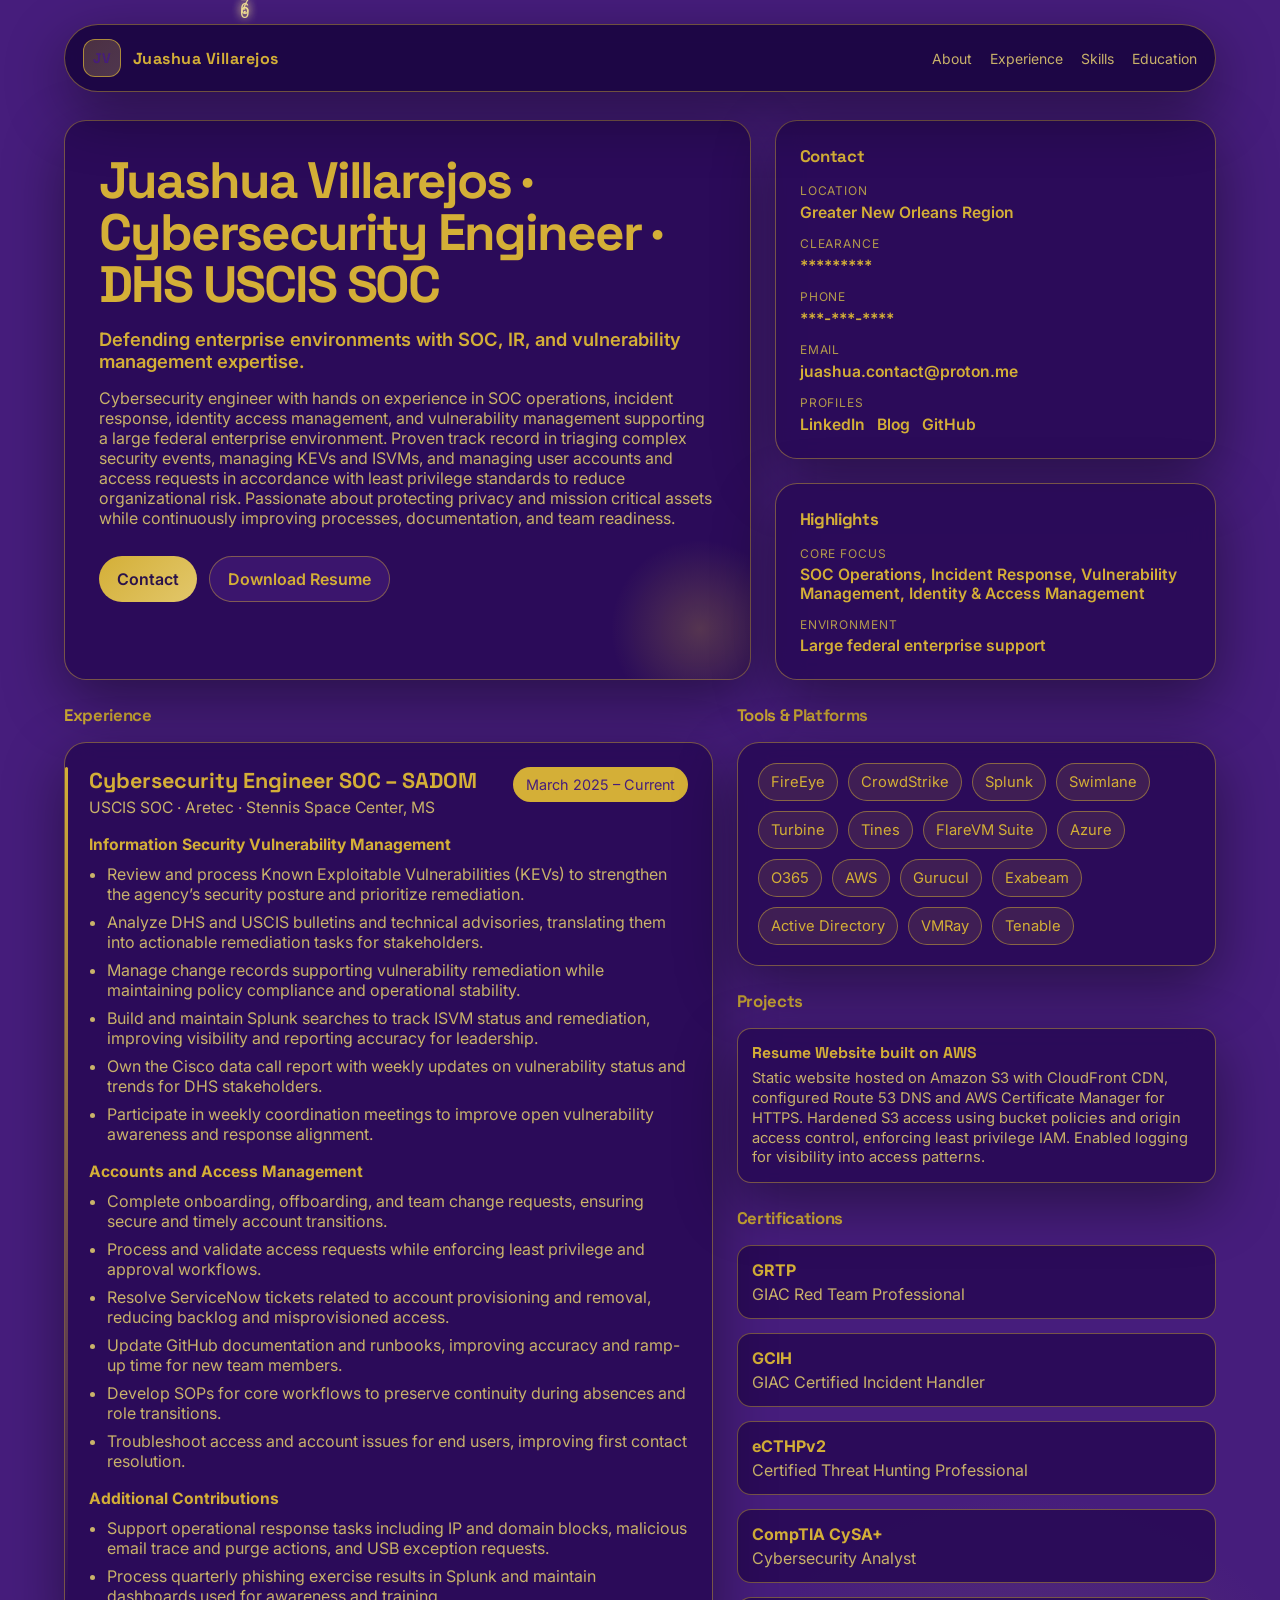
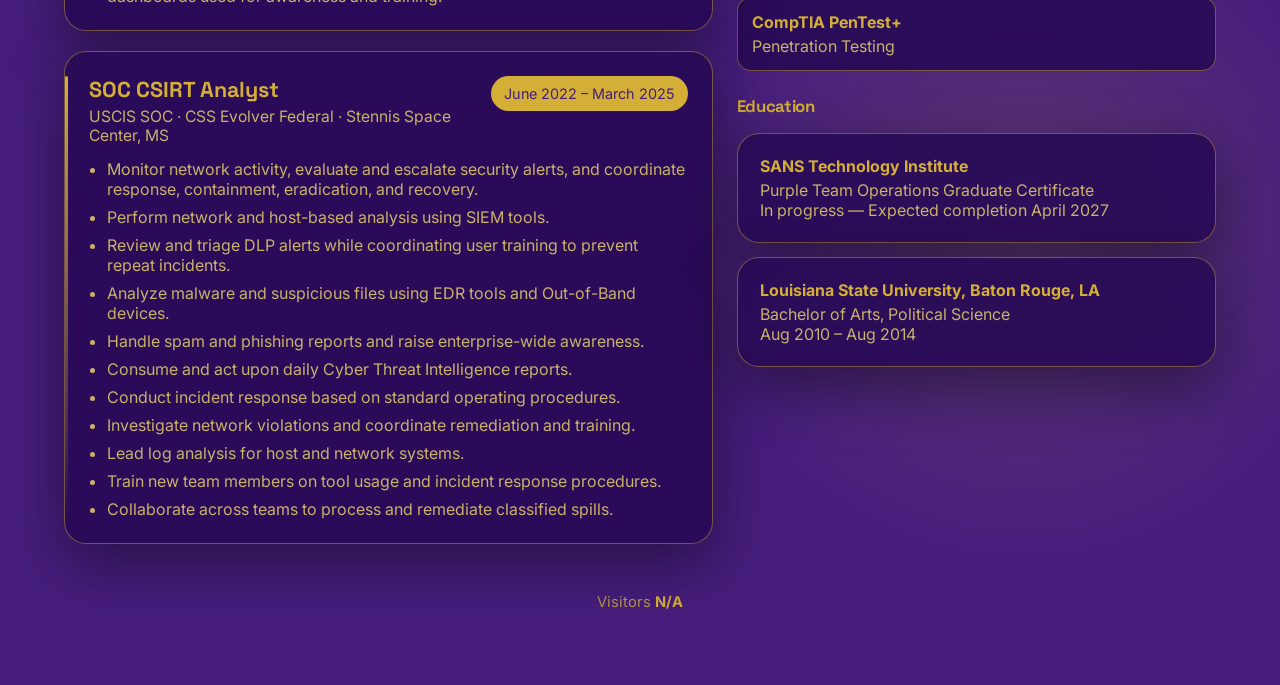
==== frontend/index.html @ bd4b646a "Updates to contact information" ====
<!DOCTYPE html>
<html lang="en" data-theme="dark">
<head>
  <meta charset="UTF-8" />
  <meta name="viewport" content="width=device-width, initial-scale=1.0" />
  <title>Juashua Villarejos Portfolio Resume</title>
  <link rel="preconnect" href="https://fonts.googleapis.com" />
  <link rel="preconnect" href="https://fonts.gstatic.com" crossorigin />
  <link href="https://fonts.googleapis.com/css2?family=Space+Grotesk:wght@400;500;700&family=Inter:wght@400;500;600;700&display=swap" rel="stylesheet" />
  <link rel="stylesheet" href="styles.css" />
</head>
<body>
  <!-- Matrix canvas background -->
  <canvas id="matrix-canvas" aria-hidden="true"></canvas>

  <div class="page">
    <header class="nav">
      <div class="logo">
        <div class="logo-mark">JV</div>
        <div>Juashua Villarejos</div>
      </div>
      <nav class="nav-links" aria-label="Section navigation">
        <a href="#about">About</a>
        <a href="#experience">Experience</a>
        <a href="#skills">Skills</a>
        <a href="#education">Education</a>
      </nav>
    </header>

    <section class="hero" id="about">
      <div class="hero-panel">
        <h1>Juashua Villarejos &middot; Cybersecurity Engineer &middot; DHS USCIS SOC</h1>
        <p class="title">Defending enterprise environments with SOC, IR, and vulnerability management expertise.</p>
        <p class="summary">
          Cybersecurity engineer with hands on experience in SOC operations, incident response, identity access management,
          and vulnerability management supporting a large federal enterprise environment. Proven track record in triaging
          complex security events, managing KEVs and ISVMs, and managing user accounts and access requests in accordance
          with least privilege standards to reduce organizational risk. Passionate about protecting privacy and
          mission critical assets while continuously improving processes, documentation, and team readiness.
        </p>
        <div class="hero-actions">
          <a class="btn btn-primary" href="mailto:juashua@proton.me">Contact</a>
          <a class="btn btn-secondary" href="JuashuaVillarejosResume.pdf" download="JuashuaVillarejosResume.pdf">Download Resume</a>
        </div>
      </div>

      <div class="hero-side">
        <section class="card">
          <h2>Contact</h2>
          <div class="contact-list">
            <div class="contact-item"><span>Location</span><strong>Greater New Orleans Region</strong></div>
            <div class="contact-item"><span>Clearance</span><strong>*********</strong></div>
            <div class="contact-item"><span>Phone</span><strong>***-***-****</strong></div>
            <div class="contact-item"><span>Email</span><strong>juashua.contact@proton.me</strong></div>
            <div class="contact-item">
              <span>Profiles</span>
              <strong>
                <a href="https://www.linkedin.com/in/juashuavillarejos" target="_blank" rel="noopener noreferrer">LinkedIn</a>
                &nbsp;
                <a href="https://zer0rigin.medium.com" target="_blank" rel="noopener noreferrer">Blog</a>
                &nbsp;
                <a href="https://github.com/Juashua" target="_blank" rel="noopener noreferrer">GitHub</a>
              </strong>
            </div>
          </div>
        </section>

        <section class="card">
          <h2>Highlights</h2>
          <div class="mini-list">
            <div><span class="mini-label">Core Focus</span><div class="mini-value">SOC Operations, Incident Response, Vulnerability Management, Identity &amp; Access Management</div></div>
            <div><span class="mini-label">Environment</span><div class="mini-value">Large federal enterprise support</div></div>
          </div>
        </section>
      </div>
    </section>

    <div class="grid">
      <div>
        <section class="section-shell" id="experience">
          <h2 class="section-title">Experience</h2>
          <div class="timeline">
            <article class="timeline-item">
              <div class="job-top">
                <div>
                  <h3>Cybersecurity Engineer SOC &ndash; SADOM</h3>
                  <div class="job-meta">USCIS SOC &middot; Aretec &middot; Stennis Space Center, MS</div>
                </div>
                <div class="job-date">March 2025 &ndash; Current</div>
              </div>
              <div class="subsection">
                <h4>Information Security Vulnerability Management</h4>
                <ul>
                  <li>Review and process Known Exploitable Vulnerabilities (KEVs) to strengthen the agency&rsquo;s security posture and prioritize remediation.</li>
                  <li>Analyze DHS and USCIS bulletins and technical advisories, translating them into actionable remediation tasks for stakeholders.</li>
                  <li>Manage change records supporting vulnerability remediation while maintaining policy compliance and operational stability.</li>
                  <li>Build and maintain Splunk searches to track ISVM status and remediation, improving visibility and reporting accuracy for leadership.</li>
                  <li>Own the Cisco data call report with weekly updates on vulnerability status and trends for DHS stakeholders.</li>
                  <li>Participate in weekly coordination meetings to improve open vulnerability awareness and response alignment.</li>
                </ul>
              </div>
              <div class="subsection">
                <h4>Accounts and Access Management</h4>
                <ul>
                  <li>Complete onboarding, offboarding, and team change requests, ensuring secure and timely account transitions.</li>
                  <li>Process and validate access requests while enforcing least privilege and approval workflows.</li>
                  <li>Resolve ServiceNow tickets related to account provisioning and removal, reducing backlog and misprovisioned access.</li>
                  <li>Update GitHub documentation and runbooks, improving accuracy and ramp-up time for new team members.</li>
                  <li>Develop SOPs for core workflows to preserve continuity during absences and role transitions.</li>
                  <li>Troubleshoot access and account issues for end users, improving first contact resolution.</li>
                </ul>
              </div>
              <div class="subsection">
                <h4>Additional Contributions</h4>
                <ul>
                  <li>Support operational response tasks including IP and domain blocks, malicious email trace and purge actions, and USB exception requests.</li>
                  <li>Process quarterly phishing exercise results in Splunk and maintain dashboards used for awareness and training.</li>
                </ul>
              </div>
            </article>

            <article class="timeline-item">
              <div class="job-top">
                <div>
                  <h3>SOC CSIRT Analyst</h3>
                  <div class="job-meta">USCIS SOC &middot; CSS Evolver Federal &middot; Stennis Space Center, MS</div>
                </div>
                <div class="job-date">June 2022 &ndash; March 2025</div>
              </div>
              <ul>
                <li>Monitor network activity, evaluate and escalate security alerts, and coordinate response, containment, eradication, and recovery.</li>
                <li>Perform network and host-based analysis using SIEM tools.</li>
                <li>Review and triage DLP alerts while coordinating user training to prevent repeat incidents.</li>
                <li>Analyze malware and suspicious files using EDR tools and Out-of-Band devices.</li>
                <li>Handle spam and phishing reports and raise enterprise-wide awareness.</li>
                <li>Consume and act upon daily Cyber Threat Intelligence reports.</li>
                <li>Conduct incident response based on standard operating procedures.</li>
                <li>Investigate network violations and coordinate remediation and training.</li>
                <li>Lead log analysis for host and network systems.</li>
                <li>Train new team members on tool usage and incident response procedures.</li>
                <li>Collaborate across teams to process and remediate classified spills.</li>
              </ul>
            </article>
          </div>
        </section>
      </div>

      <aside>
        <section class="section-shell" id="skills">
          <h2 class="section-title">Tools &amp; Platforms</h2>
          <div class="stack-grid">
            <div class="stack-card">
              <div class="chip-wrap">
                <span class="chip">FireEye</span>
                <span class="chip">CrowdStrike</span>
                <span class="chip">Splunk</span>
                <span class="chip">Swimlane</span>
                <span class="chip">Turbine</span>
                <span class="chip">Tines</span>
                <span class="chip">FlareVM Suite</span>
                <span class="chip">Azure</span>
                <span class="chip">O365</span>
                <span class="chip">AWS</span>
                <span class="chip">Gurucul</span>
                <span class="chip">Exabeam</span>
                <span class="chip">Active Directory</span>
                <span class="chip">VMRay</span>
                <span class="chip">Tenable</span>
              </div>
            </div>
          </div>
        </section>

        <section class="section-shell" id="projects">
          <h2 class="section-title">Projects</h2>
          <div class="project-list">
            <div class="card project-item">
              <h3>Resume Website built on AWS</h3>
              <p>Static website hosted on Amazon S3 with CloudFront CDN, configured Route 53 DNS and AWS Certificate Manager for HTTPS. Hardened S3 access using bucket policies and origin access control, enforcing least privilege IAM. Enabled logging for visibility into access patterns.</p>
            </div>
          </div>
        </section>

        <section class="section-shell">
          <h2 class="section-title">Certifications</h2>
          <div class="cert-list">
            <div class="cert-item"><strong><a href="https://www.credly.com/badges/cf1fad3f-a5d8-4d5a-8770-f22f3a2b2755" target="_blank" rel="noopener noreferrer">GRTP</a></strong> GIAC Red Team Professional</div>
            <div class="cert-item"><strong><a href="https://www.credly.com/badges/ff464be9-19f8-4807-a2e1-f258eb1dd854" target="_blank" rel="noopener noreferrer">GCIH</a></strong> GIAC Certified Incident Handler</div>
            <div class="cert-item"><strong><a href="https://certs.ine.com/0c230a46-fc52-452c-a5bc-db21c6a7a774#acc.pszyBMAJ" target="_blank" rel="noopener noreferrer">eCTHPv2</a></strong> Certified Threat Hunting Professional</div>
            <div class="cert-item"><strong><a href="https://www.credly.com/badges/6c74af00-0b6c-476a-a273-c8b6b3205543" target="_blank" rel="noopener noreferrer">CompTIA CySA+</a></strong> Cybersecurity Analyst</div>
            <div class="cert-item"><strong><a href="https://www.credly.com/badges/dcdb0f31-9f88-4d67-bf1c-418690fa8f45" target="_blank" rel="noopener noreferrer">CompTIA PenTest+</a></strong> Penetration Testing</div>
          </div>
        </section>

        <section class="section-shell" id="education">
          <h2 class="section-title">Education</h2>
          <div class="education-card">
            <strong>SANS Technology Institute</strong>
            <span>Purple Team Operations Graduate Certificate</span><br />
            <span>In progress &mdash; Expected completion April 2027</span>
          </div>
          <div class="education-card">
            <strong>Louisiana State University, Baton Rouge, LA</strong>
            <span>Bachelor of Arts, Political Science</span><br />
            <span>Aug 2010 &ndash; Aug 2014</span>
          </div>
        </section>
      </aside>
    </div>

    <!-- Footer with visitor counter -->
    <footer>
      <p>Visitors <span id="visitor-count">Loading...</span></p>
    </footer>
  </div><!-- closes .page -->

  <!-- Matrix animation script -->
  <script src="matrix.js"></script>
  <script src="script.js"></script>
</body>
</html>
---- frontend/styles.css ----
:root {
  /* Purple + deeper metallic gold palette */
  --bg: #461D7C;
  --surface: #53248F;
  --surface-2: #3A185E;
  --card: rgba(41, 10, 86, 0.9);
  --border: rgba(212, 175, 55, 0.45);
  --text: #D4AF37;
  --muted: #C9B26A;
  --soft: #B39A4C;
  --primary: #D4AF37;
  --primary-2: #E2C76B;
  --accent: #D4AF37;
  --success: #9BE6A0;
  --shadow: 0 20px 60px rgba(0, 0, 0, 0.42);
  --radius: 22px;
  --radius-sm: 14px;
  --max: 1200px;
}

* { box-sizing: border-box; }
html { scroll-behavior: smooth; }

body {
  margin: 0;
  font-family: 'Inter', Arial, sans-serif;
  color: var(--text);
  /* This purple background will show through between characters */
  background:
    radial-gradient(circle at 15% 20%, rgba(212, 175, 55, 0.18), transparent 20%),
    radial-gradient(circle at 85% 15%, rgba(226, 199, 107, 0.20), transparent 18%),
    radial-gradient(circle at 80% 80%, rgba(179, 154, 76, 0.20), transparent 16%),
    var(--bg);
  position: relative;
  overflow-x: hidden;
}

/* MATRIX CANVAS - full-screen background */
#matrix-canvas {
  position: fixed;
  inset: 0;
  z-index: 0;
  display: block;
}

/* PAGE CONTENT - ABOVE MATRIX */
a { color: inherit; text-decoration: none; }
img { max-width: 100%; display: block; }

.page {
  max-width: var(--max);
  margin: 0 auto;
  padding: 24px;
  position: relative;
  z-index: 1; /* sit above canvas */
}

.nav {
  position: sticky;
  top: 16px;
  z-index: 20;
  display: flex;
  justify-content: space-between;
  align-items: center;
  padding: 14px 18px;
  margin-bottom: 28px;
  background: rgba(23, 3, 60, 0.85);
  border: 1px solid var(--border);
  border-radius: 999px;
  backdrop-filter: blur(14px);
  box-shadow: var(--shadow);
}

.logo {
  display: flex;
  align-items: center;
  gap: 12px;
  font-family: 'Space Grotesk', sans-serif;
  font-weight: 700;
  letter-spacing: 0.03em;
}

.logo-mark {
  width: 38px;
  height: 38px;
  border-radius: 12px;
  display: grid;
  place-items: center;
  background: linear-gradient(135deg, rgba(212,175,55,0.25), rgba(226,199,107,0.25));
  border: 1px solid rgba(212,175,55,0.7);
  color: var(--bg);
  font-size: 14px;
}

.nav-links {
  display: flex;
  gap: 18px;
  color: var(--muted);
  font-size: 14px;
}

.hero {
  display: grid;
  grid-template-columns: 1.4fr 0.9fr;
  gap: 24px;
  margin-bottom: 24px;
}

.hero-panel,
.card,
.timeline-item,
.stack-card,
.education-card {
  background: var(--card);
  border: 1px solid var(--border);
  border-radius: var(--radius);
  box-shadow: var(--shadow);
  backdrop-filter: blur(14px);
}

.hero-panel {
  padding: 34px;
  position: relative;
  overflow: hidden;
}

.hero-panel::before {
  content: '';
  position: absolute;
  inset: auto -40px -40px auto;
  width: 180px;
  height: 180px;
  border-radius: 50%;
  background: radial-gradient(circle, rgba(212,175,55,0.25), transparent 70%);
  pointer-events: none;
}

.eyebrow {
  display: inline-flex;
  align-items: center;
  gap: 10px;
  padding: 8px 12px;
  border: 1px solid rgba(212,175,55,0.6);
  border-radius: 999px;
  color: var(--bg);
  font-size: 13px;
  margin-bottom: 20px;
  background: rgba(212,175,55,0.9);
}

.hero h1 {
  margin: 0;
  font-family: 'Space Grotesk', sans-serif;
  font-size: clamp(2.2rem, 4vw, 3.4rem);
  line-height: 1.02;
  letter-spacing: -0.04em;
  max-width: 18ch;
  color: var(--text);
}

.hero .title {
  margin: 16px 0 14px;
  font-size: 1.15rem;
  color: var(--accent);
  font-weight: 600;
}

.hero .summary {
  max-width: 62ch;
  color: var(--muted);
  font-size: 1rem;
}

.hero-actions {
  display: flex;
  flex-wrap: wrap;
  gap: 12px;
  margin-top: 28px;
}

.btn {
  display: inline-flex;
  align-items: center;
  justify-content: center;
  min-height: 46px;
  padding: 0 18px;
  border-radius: 999px;
  border: 1px solid var(--border);
  font-weight: 600;
}

.btn-primary {
  background: linear-gradient(135deg, var(--accent), var(--primary-2));
  color: #2B134A;
  border: none;
}

.btn-secondary {
  color: var(--text);
  background: rgba(70, 29, 124, 0.6);
}

.hero-side {
  display: grid;
  gap: 24px;
}

.card { padding: 24px; }

.card h2,
.section-title {
  margin: 0 0 16px;
  font-family: 'Space Grotesk', sans-serif;
  font-size: 1.05rem;
  letter-spacing: -0.02em;
  color: var(--accent);
}

.contact-list,
.mini-list,
.cert-list,
.award-list {
  display: grid;
  gap: 14px;
}

.contact-item span,
.mini-label {
  display: block;
  color: var(--soft);
  font-size: 12px;
  text-transform: uppercase;
  letter-spacing: 0.08em;
  margin-bottom: 4px;
}

.contact-item strong,
.mini-value {
  color: var(--text);
  font-size: 0.98rem;
  font-weight: 600;
}

.grid {
  display: grid;
  grid-template-columns: 1.15fr 0.85fr;
  gap: 24px;
  align-items: start;
}

.section-shell { margin-bottom: 24px; }

.timeline { display: grid; gap: 20px; }

.timeline-item {
  padding: 24px;
  position: relative;
}

.timeline-item::before {
  content: '';
  position: absolute;
  left: 0;
  top: 24px;
  bottom: 24px;
  width: 3px;
  border-radius: 999px;
  background: linear-gradient(180deg, var(--accent), transparent);
}

.job-top {
  display: flex;
  justify-content: space-between;
  gap: 16px;
  align-items: start;
  margin-bottom: 14px;
}

.job-top h3 {
  margin: 0;
  font-size: 1.35rem;
  font-family: 'Space Grotesk', sans-serif;
  color: var(--text);
}

.job-meta {
  color: var(--muted);
  font-size: 0.98rem;
  margin-top: 4px;
}

.job-date {
  white-space: nowrap;
  color: var(--bg);
  font-size: 0.9rem;
  padding: 8px 12px;
  border-radius: 999px;
  background: var(--accent);
  border: 1px solid var(--border);
}

.subsection { margin-top: 18px; }

.subsection h4 {
  margin: 0 0 10px;
  color: var(--accent);
  font-size: 0.98rem;
}

ul { margin: 0; padding-left: 18px; color: var(--muted); }
li + li { margin-top: 8px; }

.stack-grid { display: grid; gap: 16px; }
.stack-card { padding: 20px; }

.chip-wrap {
  display: flex;
  flex-wrap: wrap;
  gap: 10px;
}

.chip {
  padding: 9px 12px;
  border-radius: 999px;
  background: rgba(212,175,55,0.12);
  border: 1px solid rgba(212,175,55,0.5);
  color: var(--text);
  font-size: 0.92rem;
}

/* Projects section sidebar */
.section-shell#projects { margin-bottom: 24px; }

.project-list { display: grid; gap: 12px; }

.project-item {
  padding: 14px;
  border-radius: var(--radius-sm);
  background: var(--card);
  border: 1px solid var(--border);
  color: var(--muted);
}

.project-item h3 {
  margin: 0 0 6px;
  color: var(--text);
  font-size: 0.98rem;
  font-weight: 700;
  font-family: 'Space Grotesk', sans-serif;
}

.project-item p {
  margin: 0;
  color: var(--muted);
  font-size: 0.92rem;
  line-height: 1.35;
}

.project-item.compact {
  padding: 10px 12px;
  display: flex;
  justify-content: space-between;
  gap: 12px;
  align-items: center;
}

.project-item.compact h3 {
  font-size: 0.9rem;
  font-weight: 600;
  margin: 0;
}

.project-item.compact p {
  margin: 0;
  color: var(--soft);
  font-size: 0.86rem;
  white-space: nowrap;
  overflow: hidden;
  text-overflow: ellipsis;
}

/* AWARDS & CERTS */
.award-item,
.cert-item {
  padding: 14px;
  border-radius: var(--radius-sm);
  background: var(--card);
  border: 1px solid var(--border);
  color: var(--muted);
}

.award-item strong,
.cert-item strong {
  color: var(--text);
  display: block;
  margin-bottom: 4px;
}

/* EDUCATION */
.education-card {
  padding: 22px;
  margin-top: 16px;
}

.education-card + .education-card { margin-top: 14px; }

.education-card strong {
  display: block;
  font-size: 1rem;
  margin-bottom: 4px;
  color: var(--text);
}

.education-card span { color: var(--muted); }

footer {
  padding: 10px 2px 36px;
  color: var(--soft);
  font-size: 0.92rem;
  text-align: center;
}

#visitor-count {
  color: var(--accent);
  font-weight: bold;
}

/* RESPONSIVE */
@media (max-width: 980px) {
  .hero,
  .grid { grid-template-columns: 1fr; }
  .nav { border-radius: 22px; }
  .project-item,
  .project-item.compact { padding: 18px; }
  .project-item.compact p {
    white-space: normal;
    overflow: visible;
    text-overflow: unset;
  }
}

@media (max-width: 720px) {
  .page { padding: 16px; }
  .nav {
    position: static;
    flex-direction: column;
    align-items: flex-start;
    gap: 12px;
  }
  .nav-links { flex-wrap: wrap; gap: 12px; }
  .hero-panel,
  .card,
  .timeline-item,
  .stack-card,
  .education-card { padding: 20px; }
  .job-top { flex-direction: column; }
  .job-date { white-space: normal; }
}
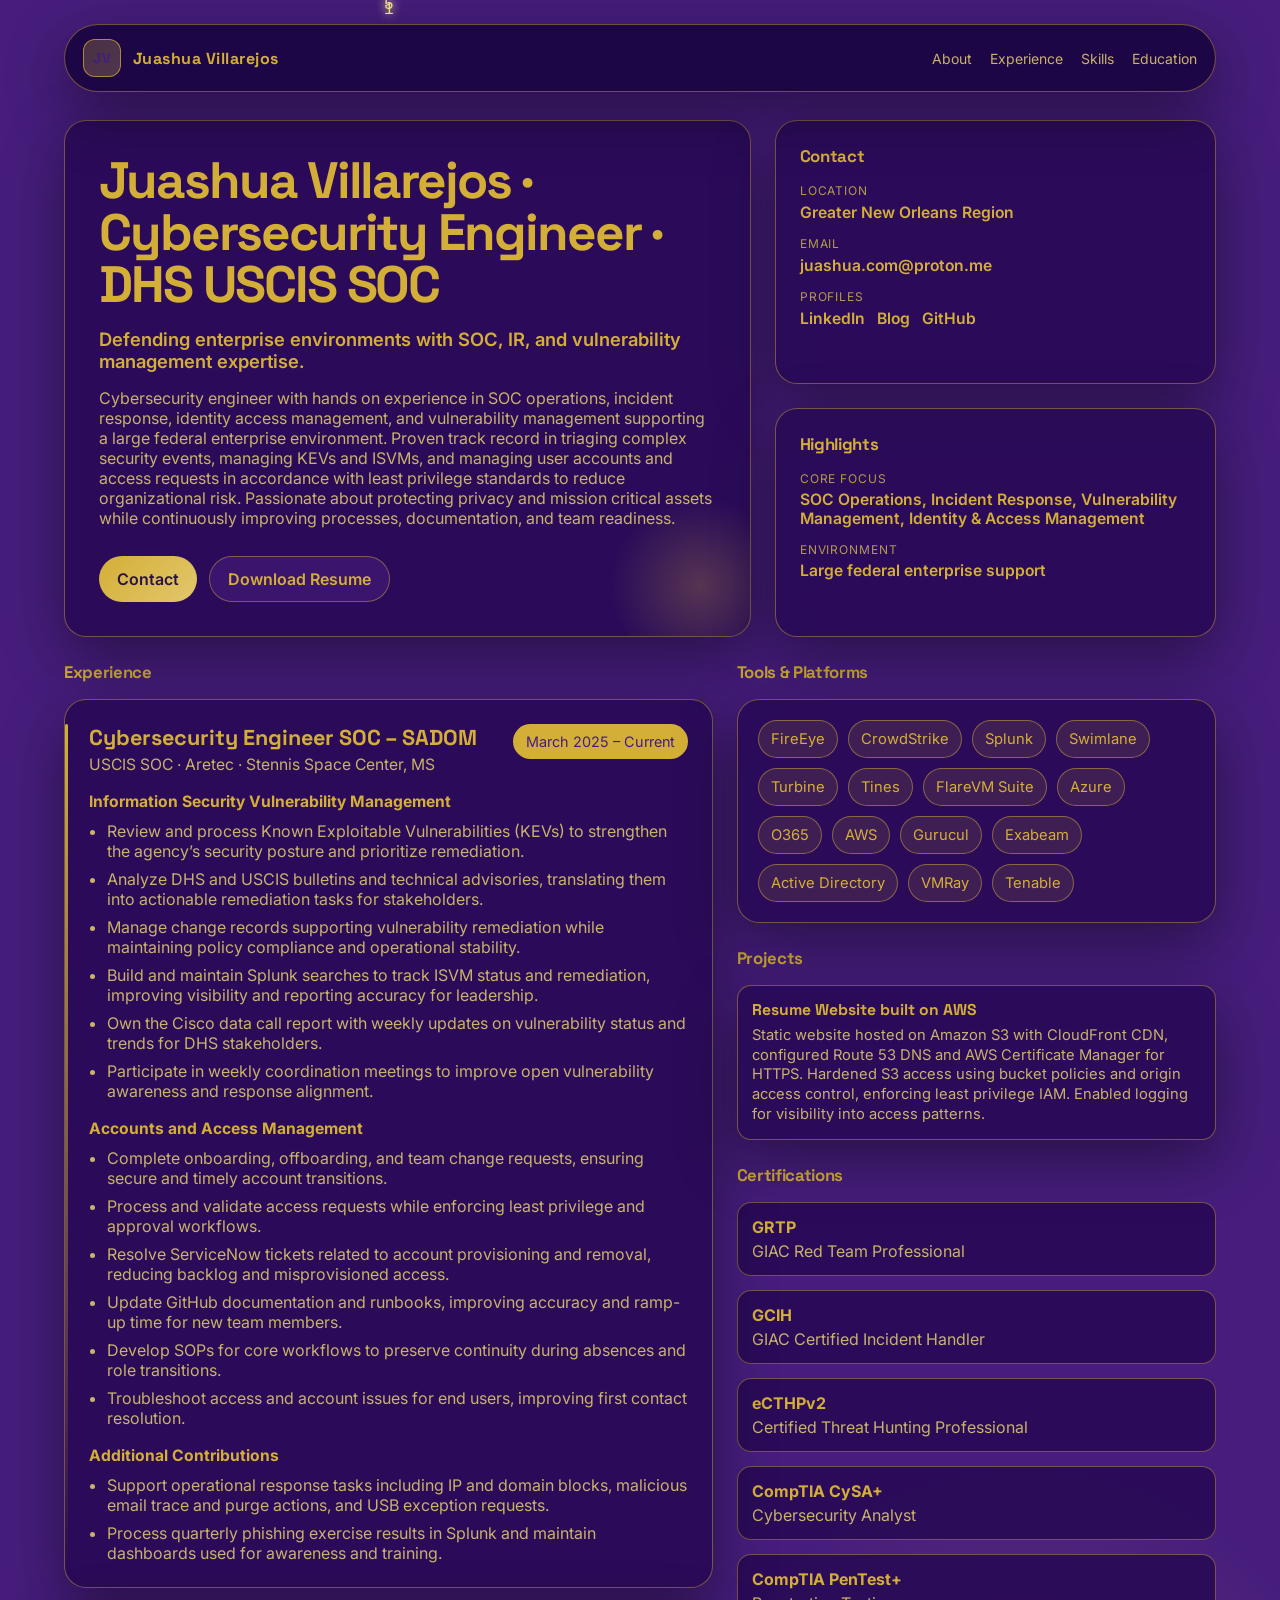
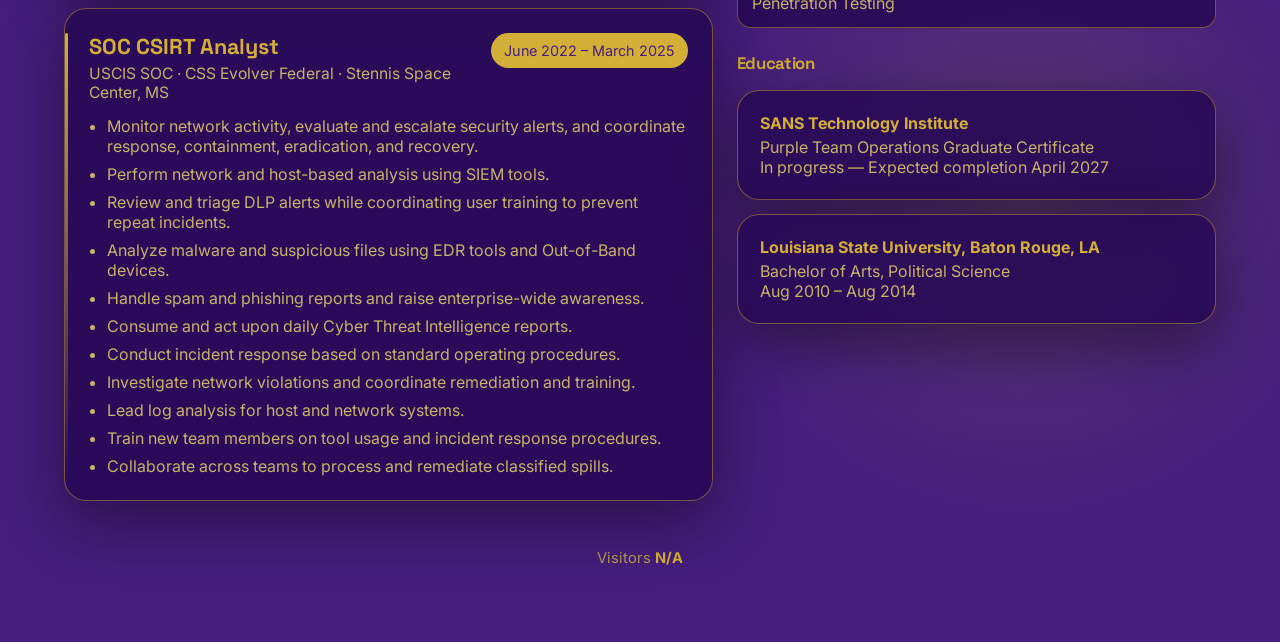
==== commit 17187a86: "Update to index" ====
--- a/frontend/index.html
+++ b/frontend/index.html
@@ -49,9 +49,7 @@
           <h2>Contact</h2>
           <div class="contact-list">
             <div class="contact-item"><span>Location</span><strong>Greater New Orleans Region</strong></div>
-            <div class="contact-item"><span>Clearance</span><strong>*********</strong></div>
-            <div class="contact-item"><span>Phone</span><strong>***-***-****</strong></div>
-            <div class="contact-item"><span>Email</span><strong>juashua.contact@proton.me</strong></div>
+            <div class="contact-item"><span>Email</span><strong>juashua.com@proton.me</strong></div>
             <div class="contact-item">
               <span>Profiles</span>
               <strong>
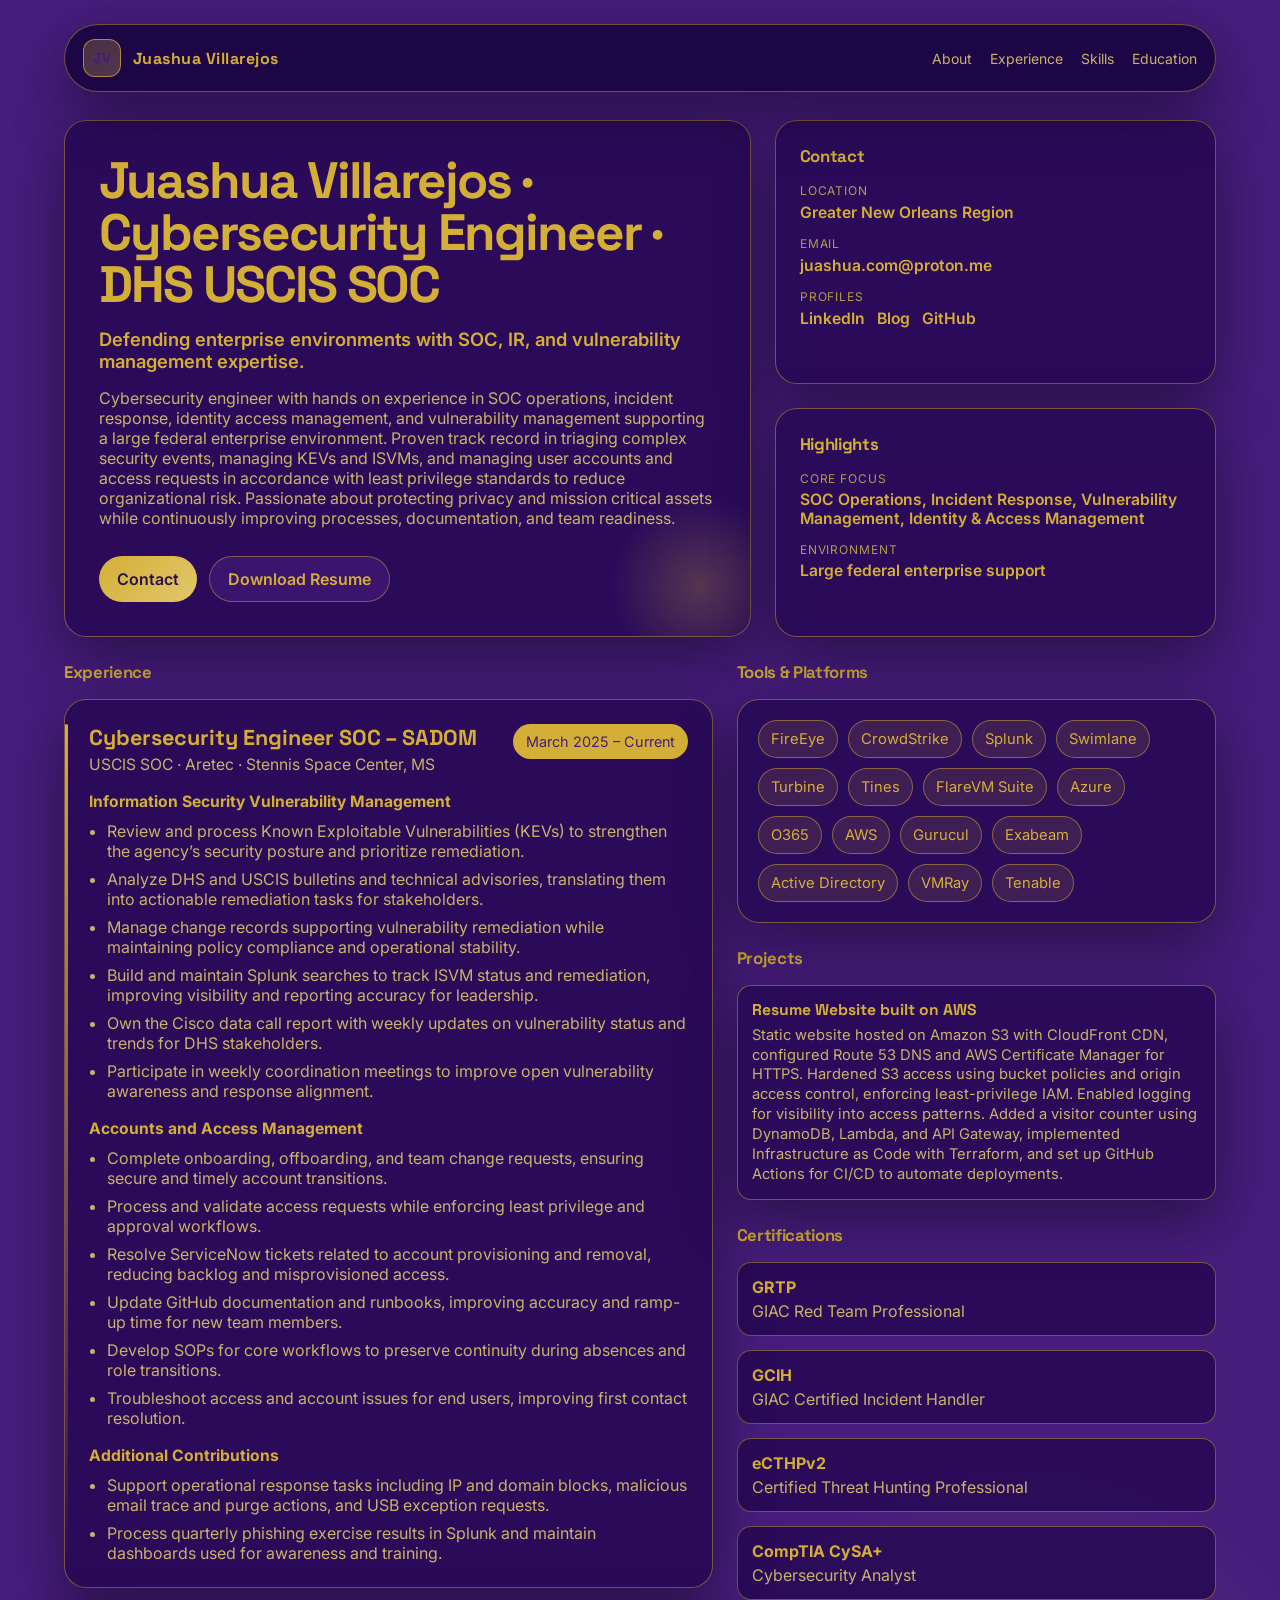
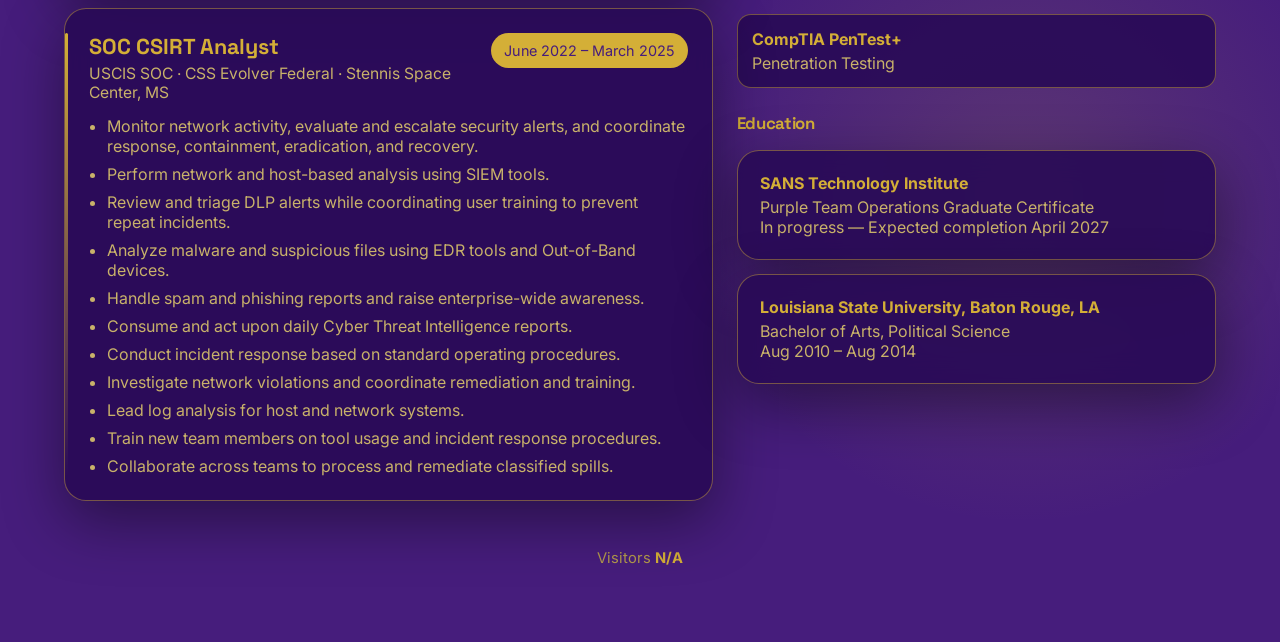
==== commit 0cd5e720: "Additional update to index" ====
--- a/frontend/index.html
+++ b/frontend/index.html
@@ -174,7 +174,7 @@
           <div class="project-list">
             <div class="card project-item">
               <h3>Resume Website built on AWS</h3>
-              <p>Static website hosted on Amazon S3 with CloudFront CDN, configured Route 53 DNS and AWS Certificate Manager for HTTPS. Hardened S3 access using bucket policies and origin access control, enforcing least privilege IAM. Enabled logging for visibility into access patterns.</p>
+              <p>Static website hosted on Amazon S3 with CloudFront CDN, configured Route 53 DNS and AWS Certificate Manager for HTTPS. Hardened S3 access using bucket policies and origin access control, enforcing least-privilege IAM. Enabled logging for visibility into access patterns. Added a visitor counter using DynamoDB, Lambda, and API Gateway, implemented Infrastructure as Code with Terraform, and set up GitHub Actions for CI/CD to automate deployments.</p>
             </div>
           </div>
         </section>
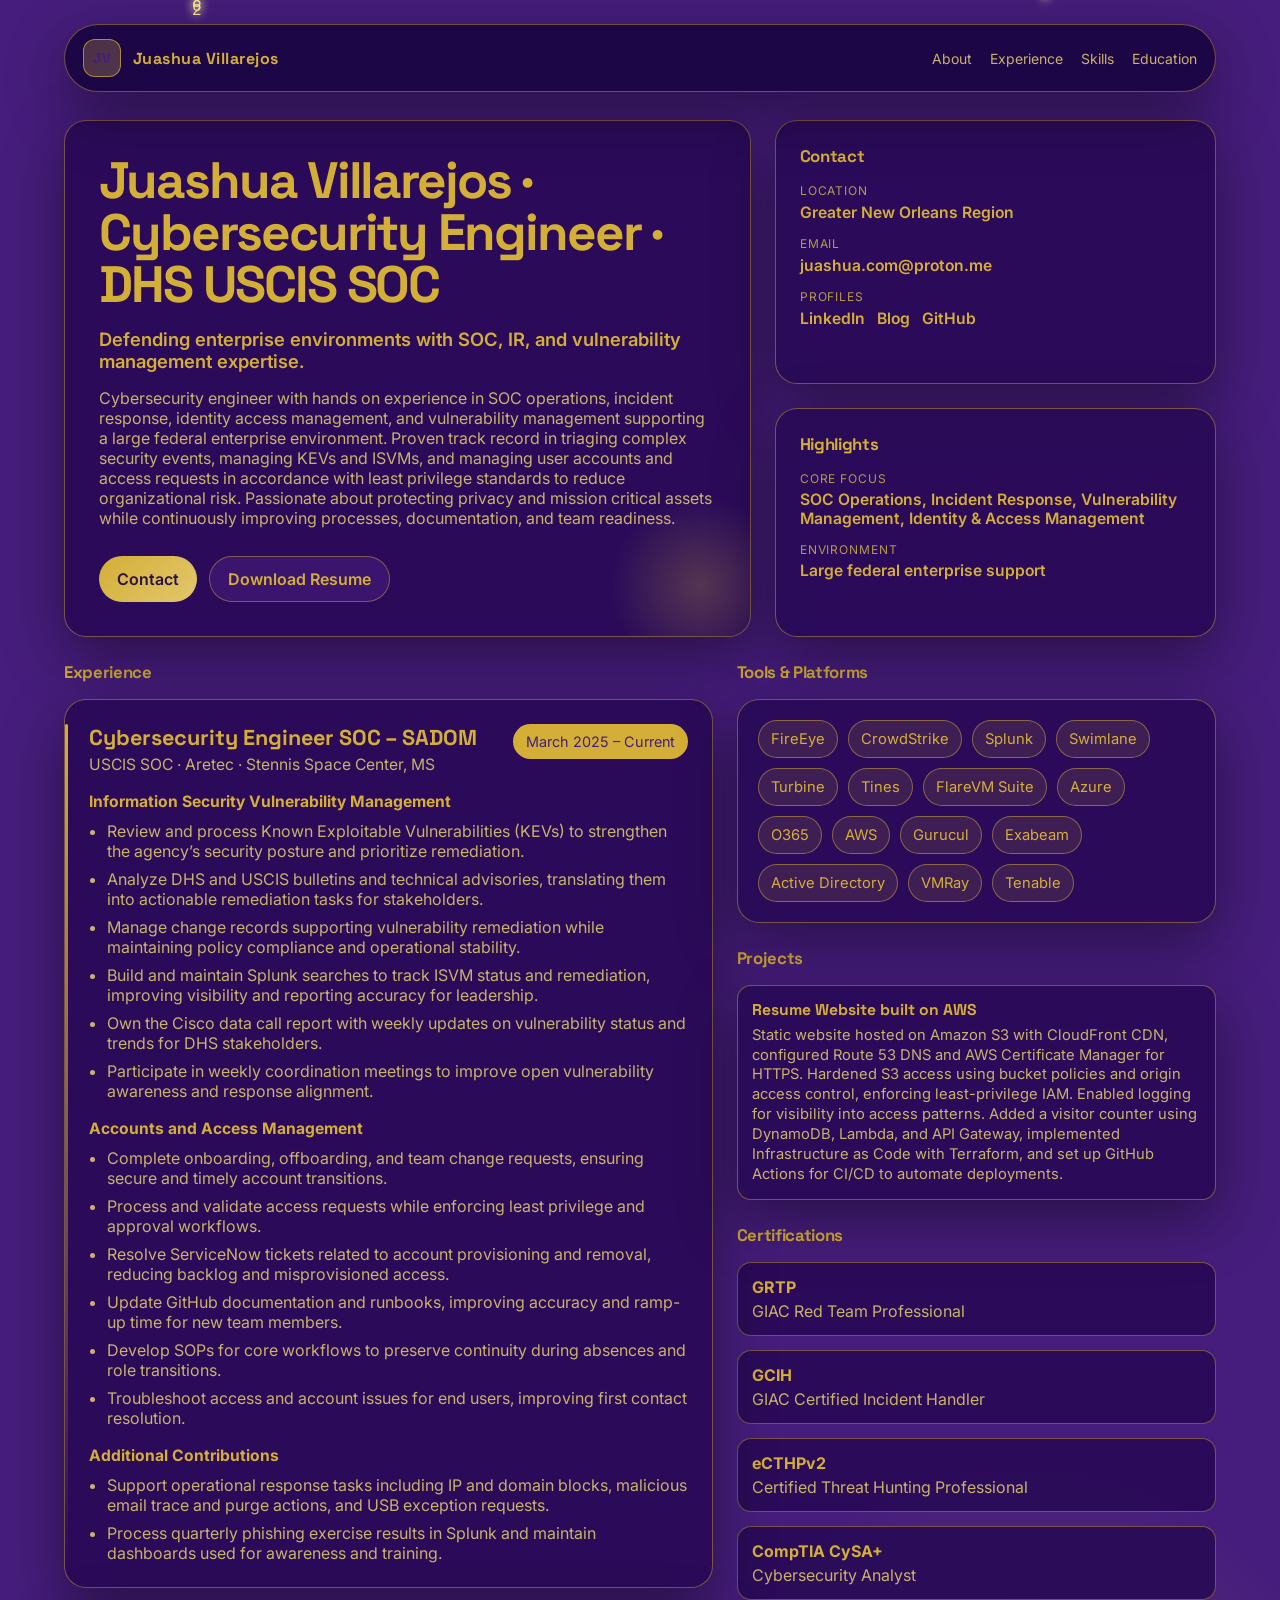
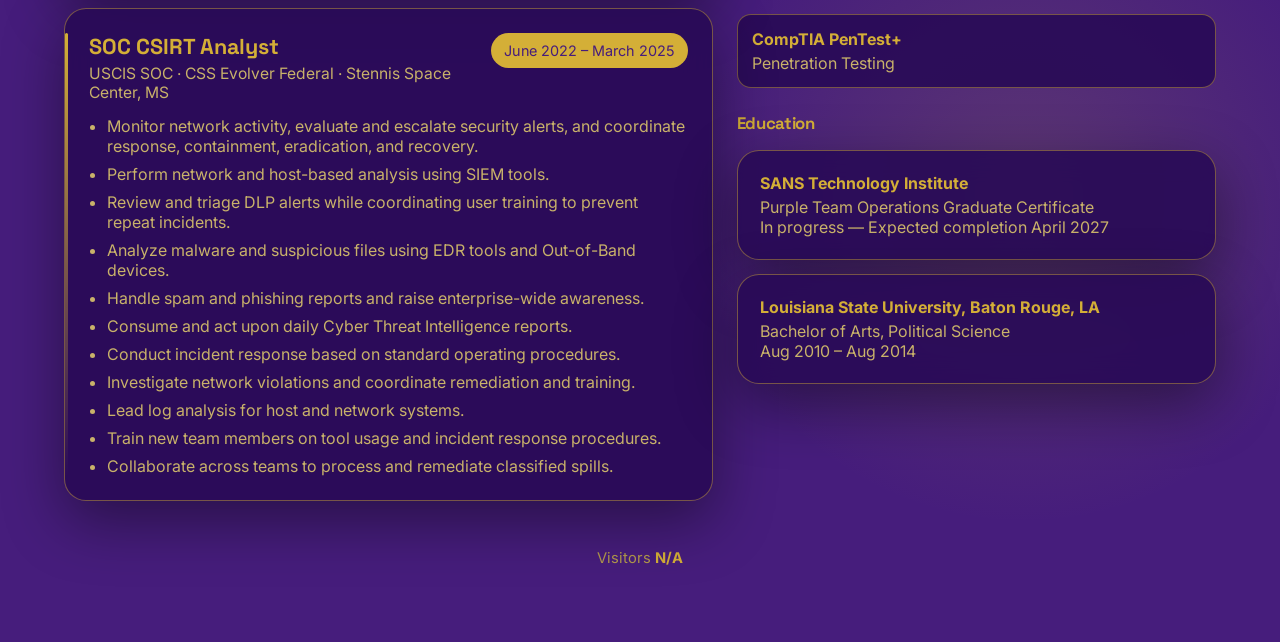
==== commit 14c5682c: "Update index and resume" ====
--- a/frontend/index.html
+++ b/frontend/index.html
@@ -40,7 +40,7 @@
         </p>
         <div class="hero-actions">
           <a class="btn btn-primary" href="mailto:juashua@proton.me">Contact</a>
-          <a class="btn btn-secondary" href="JuashuaVillarejosResume.pdf" download="JuashuaVillarejosResume.pdf">Download Resume</a>
+          <a class="btn btn-secondary" href="JuashuaVillarejosResume.pdf" download="Juashua.com_resume.pdf">Download Resume</a>
         </div>
       </div>
 
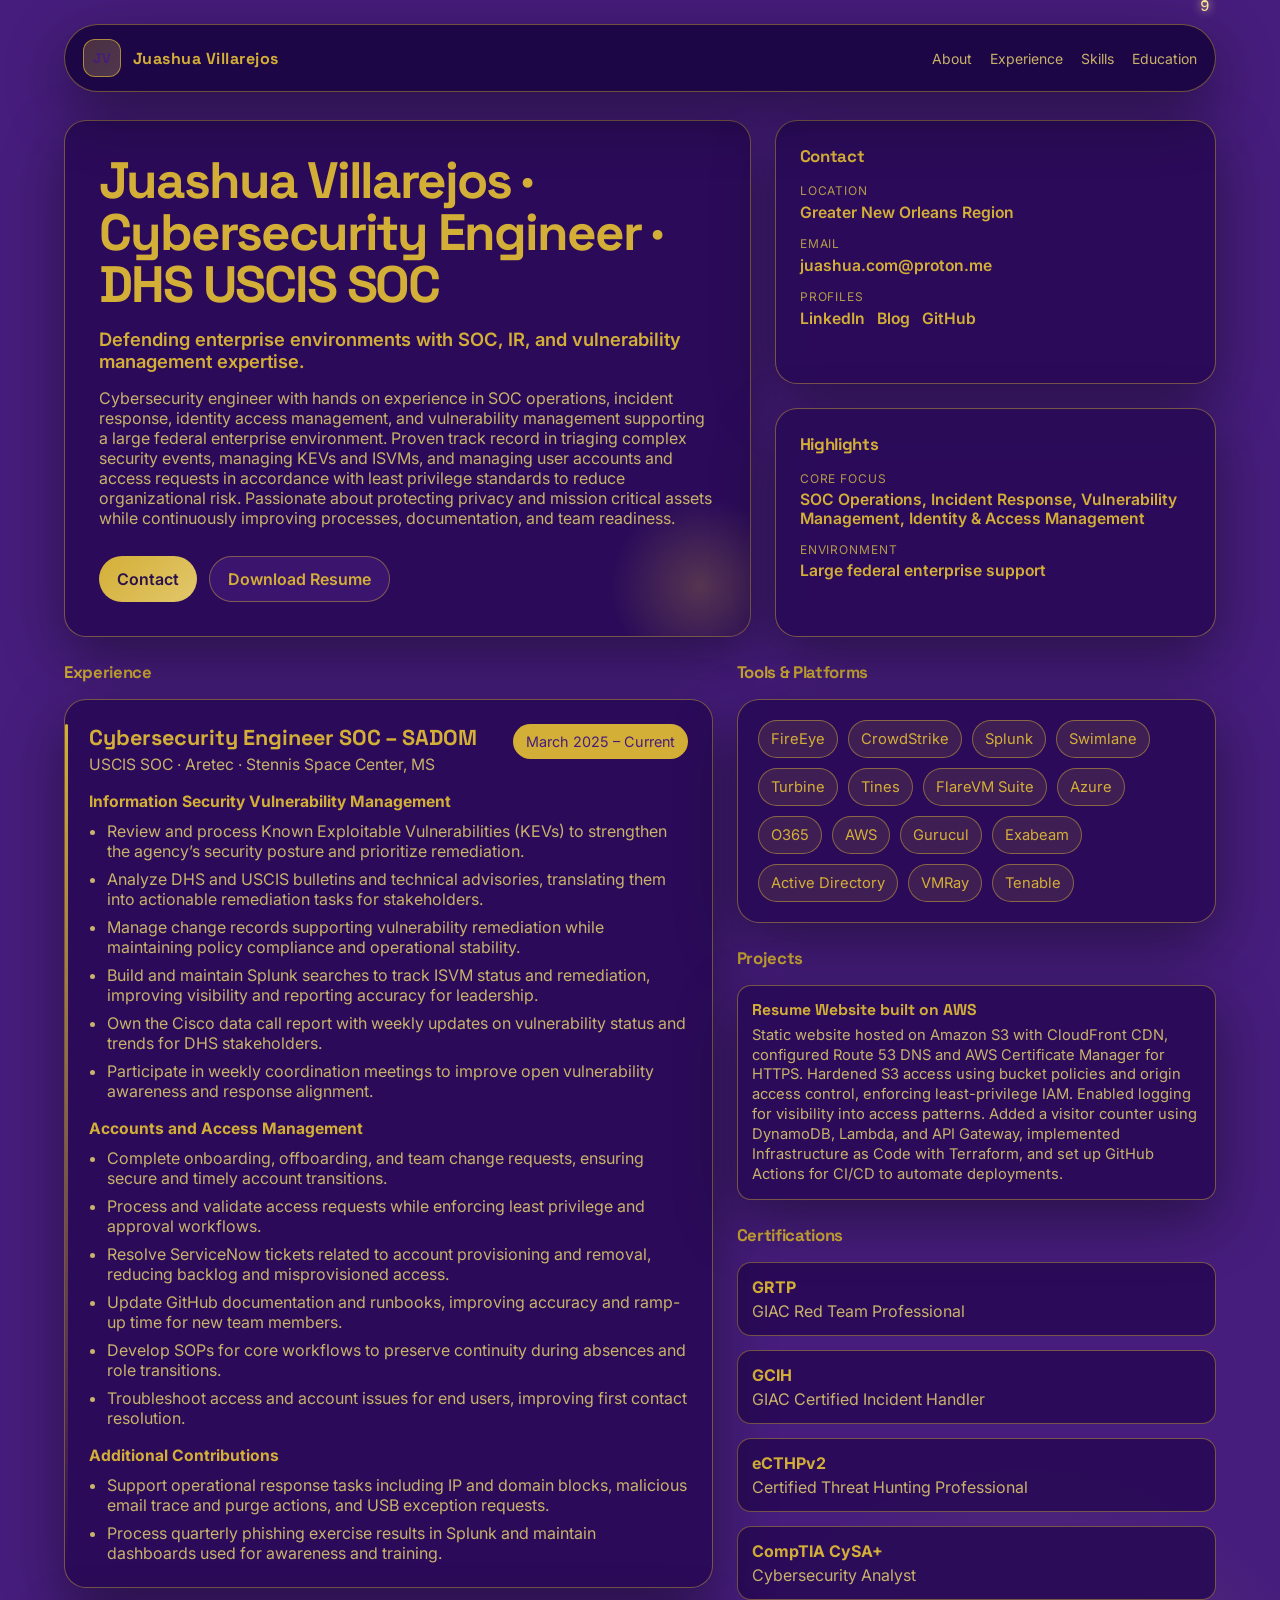
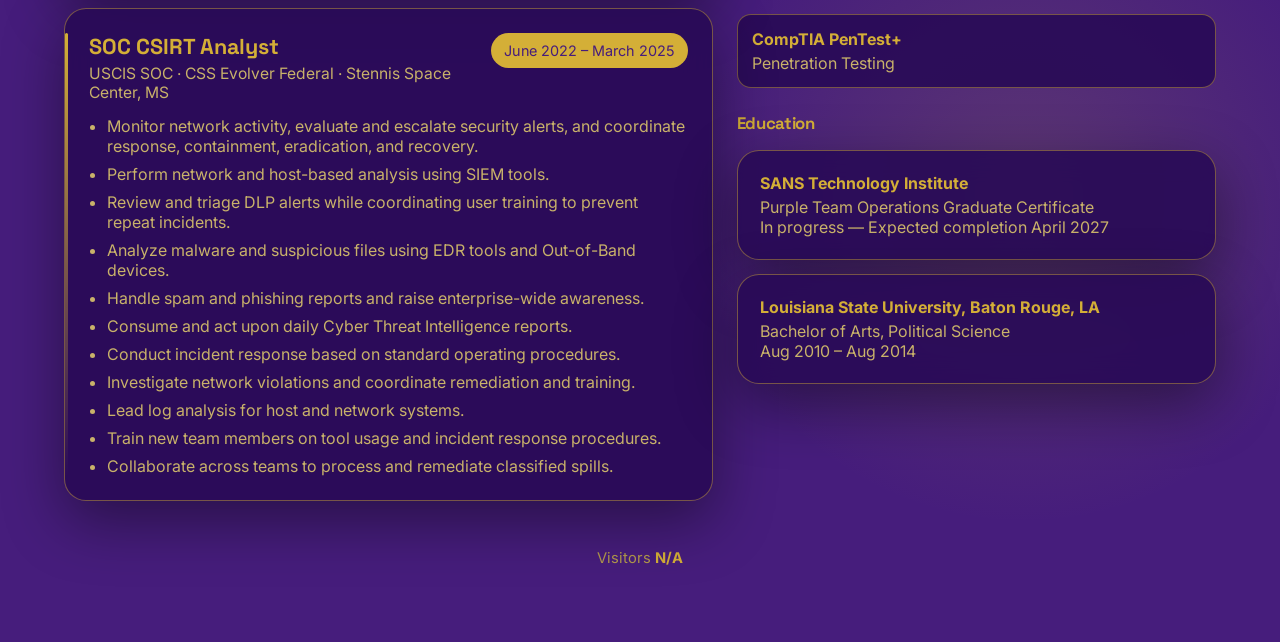
==== commit 8380da2d: "pdf href update" ====
--- a/frontend/index.html
+++ b/frontend/index.html
@@ -40,7 +40,7 @@
         </p>
         <div class="hero-actions">
           <a class="btn btn-primary" href="mailto:juashua@proton.me">Contact</a>
-          <a class="btn btn-secondary" href="JuashuaVillarejosResume.pdf" download="Juashua.com_resume.pdf">Download Resume</a>
+          <a class="btn btn-secondary" href="Juashua.com_resume.pdf" download="Juashua.com_resume.pdf">Download Resume</a>
         </div>
       </div>
 
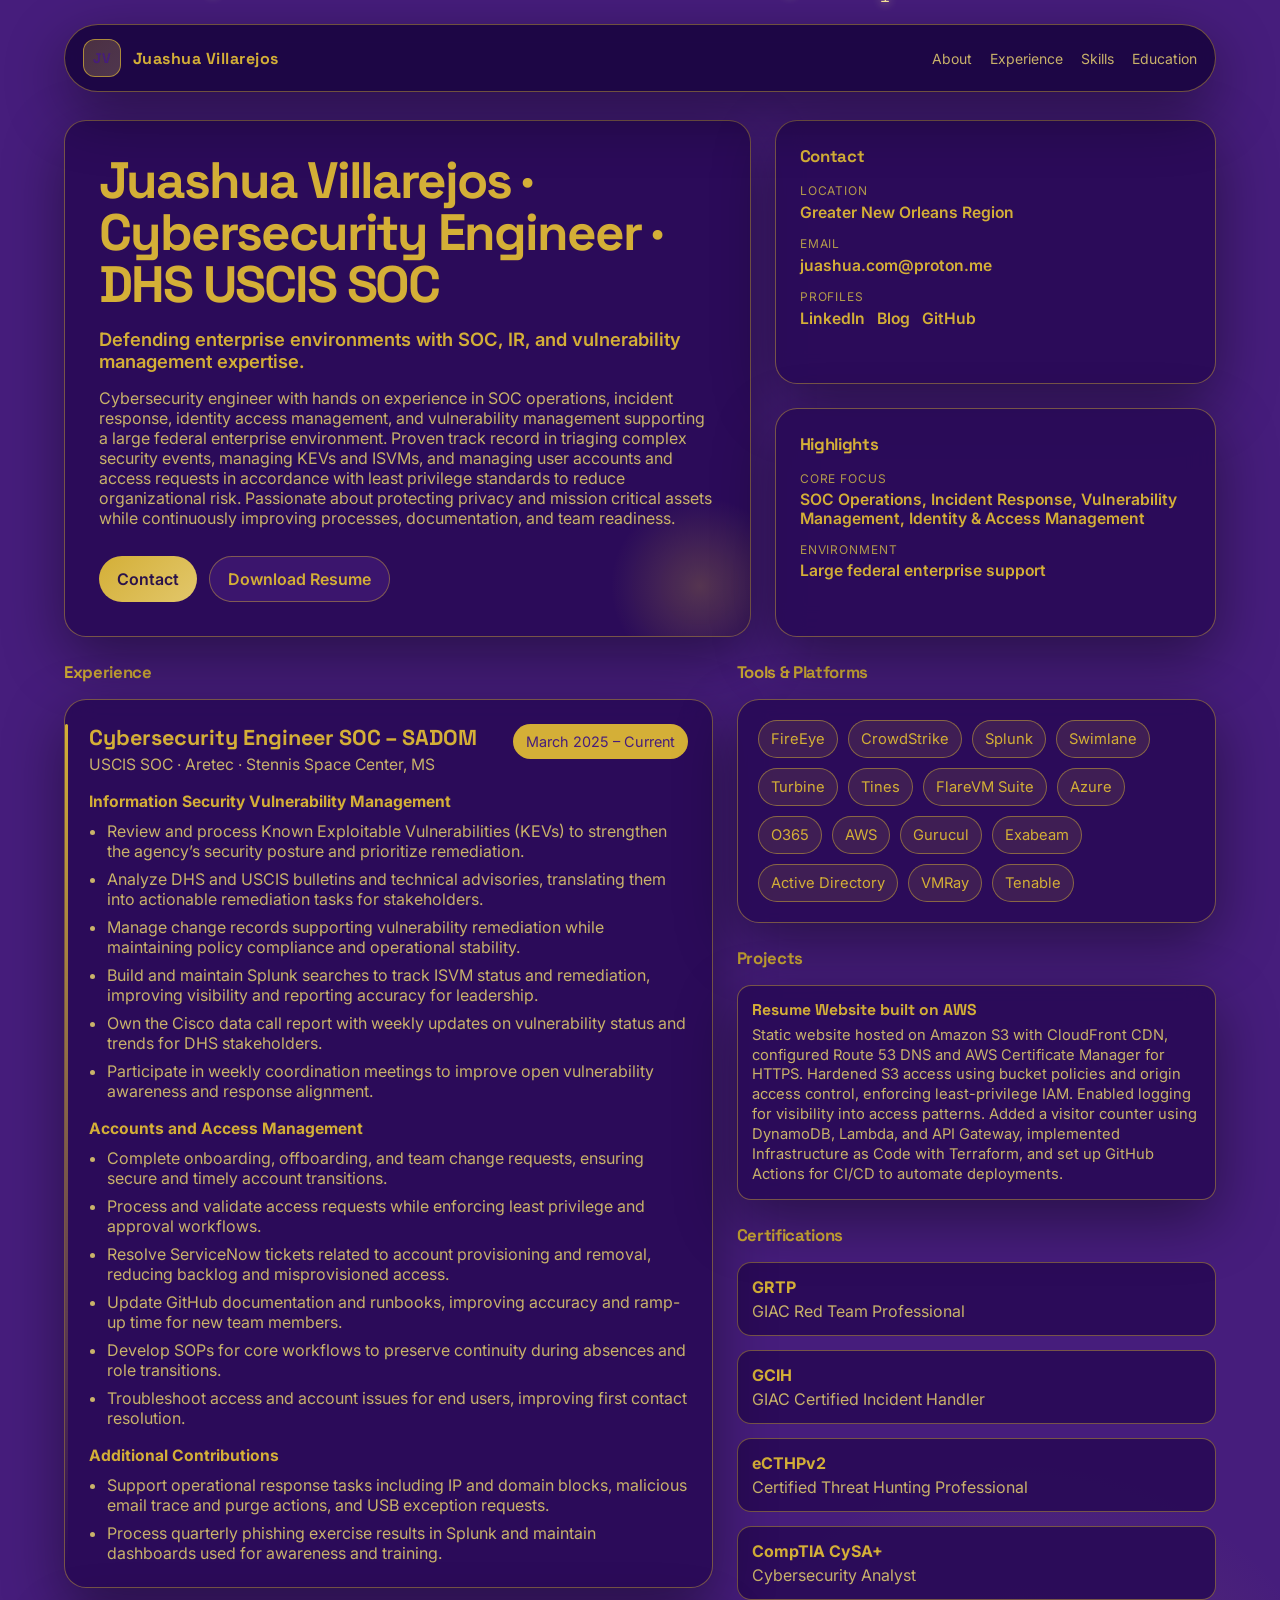
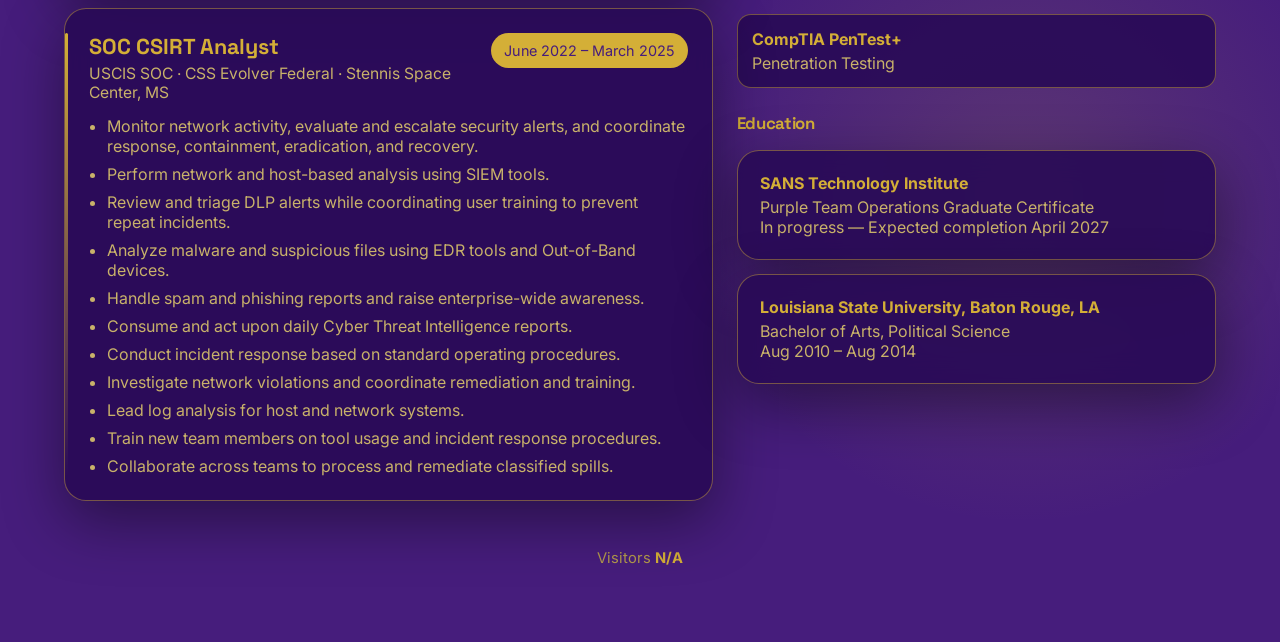
==== commit 9ac0149e: "updated contact button other email" ====
--- a/frontend/index.html
+++ b/frontend/index.html
@@ -39,7 +39,7 @@
           mission critical assets while continuously improving processes, documentation, and team readiness.
         </p>
         <div class="hero-actions">
-          <a class="btn btn-primary" href="mailto:juashua@proton.me">Contact</a>
+          <a class="btn btn-primary" href="mailto:juashua.com@proton.me">Contact</a>
           <a class="btn btn-secondary" href="Juashua.com_resume.pdf" download="Juashua.com_resume.pdf">Download Resume</a>
         </div>
       </div>
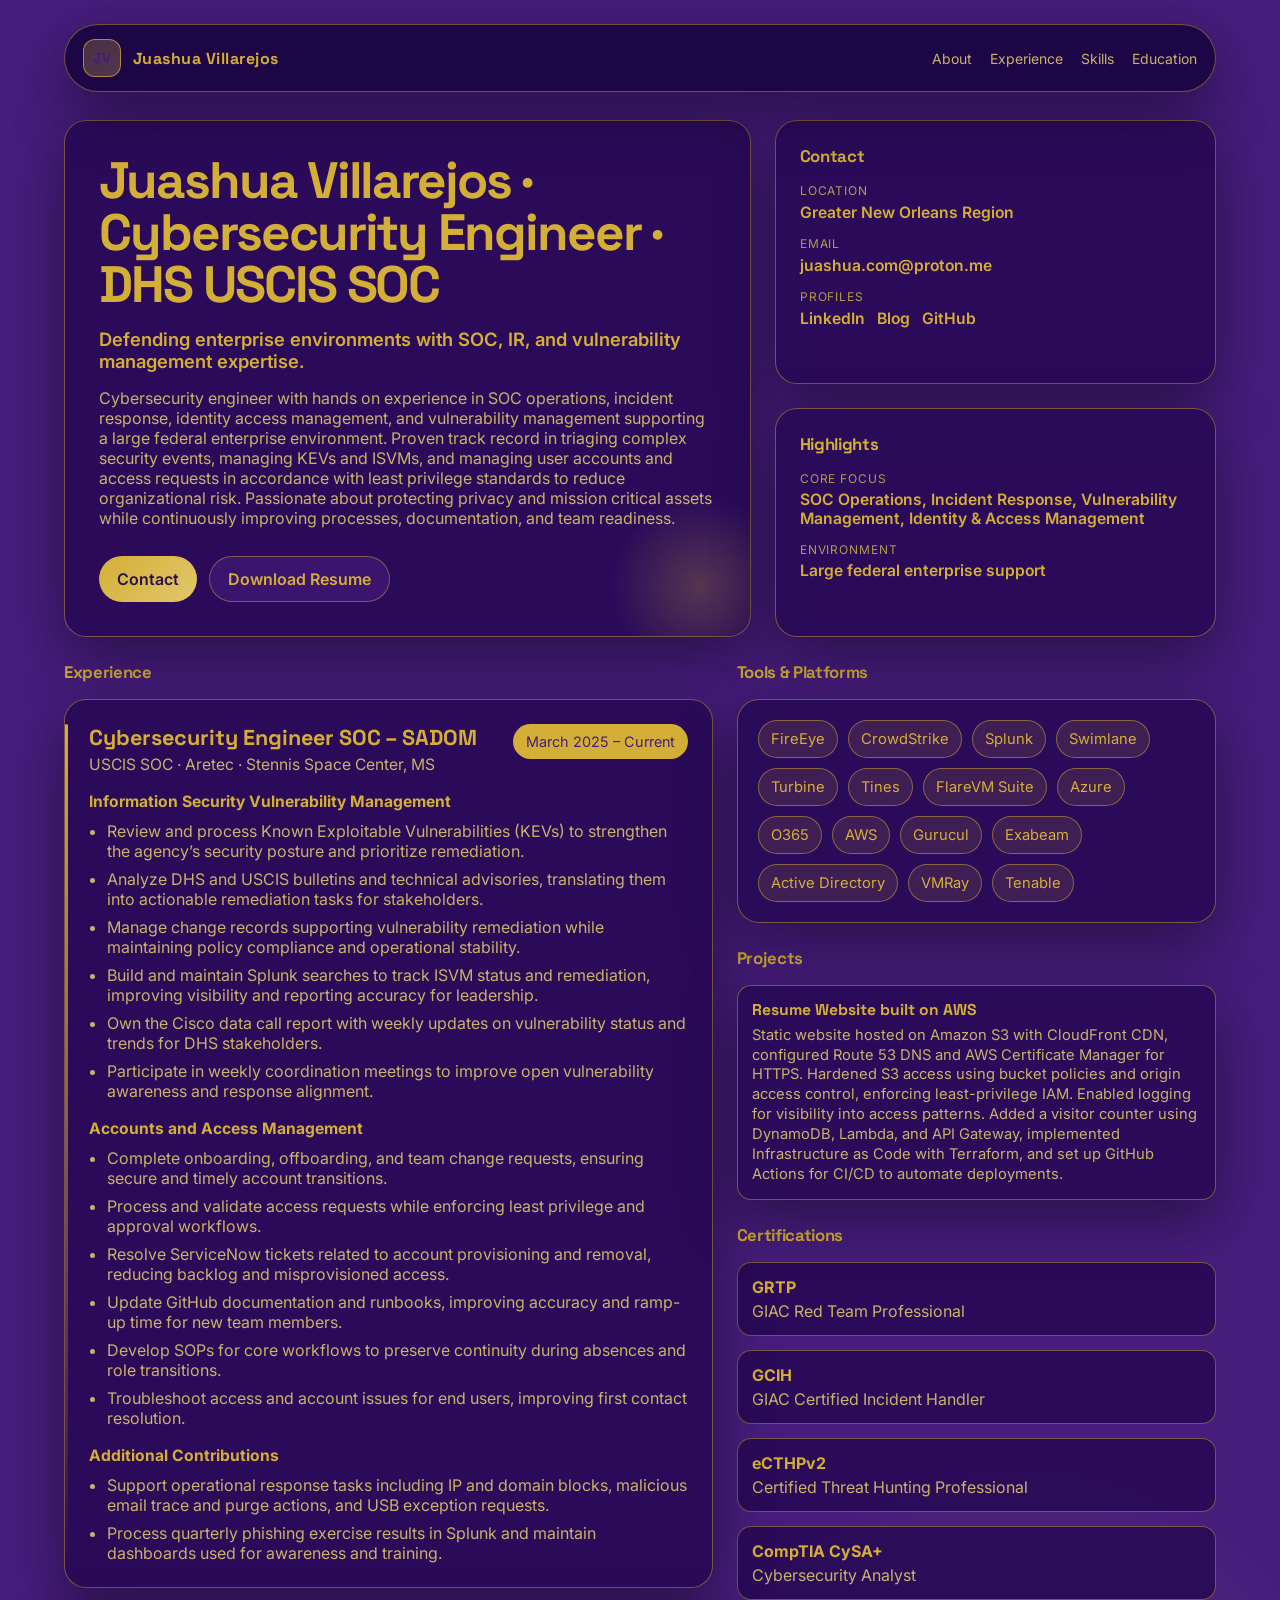
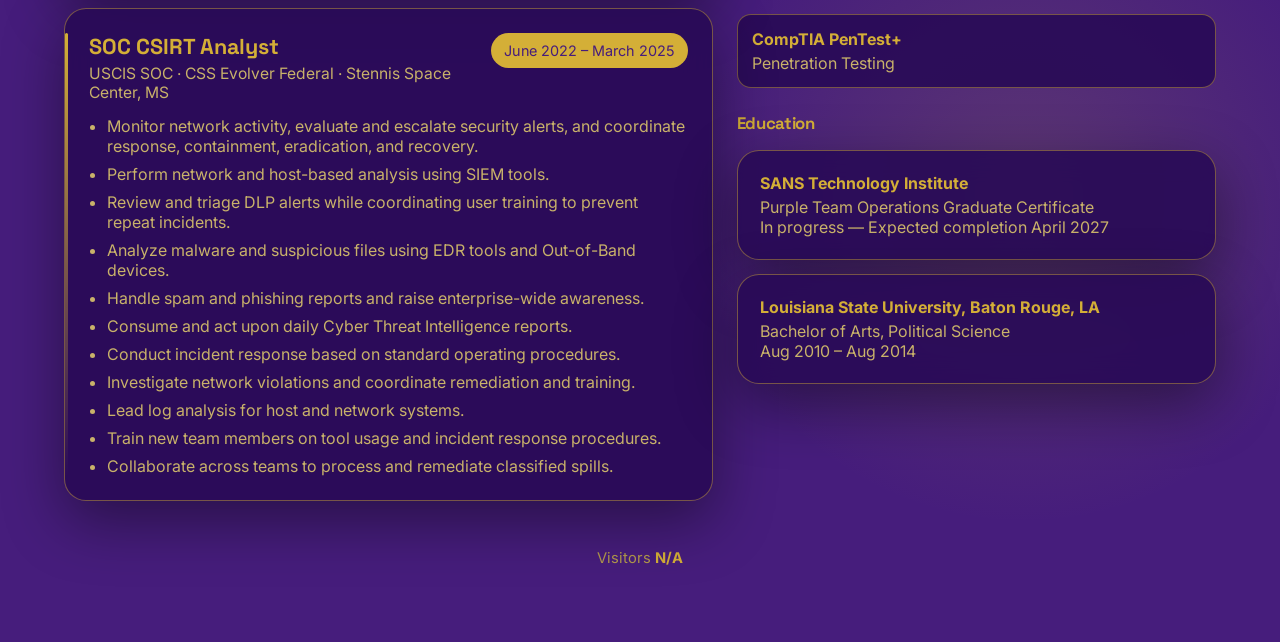
==== commit 19bb4f39: "Updating index document and adding robots.txt" ====
--- a/frontend/index.html
+++ b/frontend/index.html
@@ -212,6 +212,8 @@
     </footer>
   </div><!-- closes .page -->
 
+  <a href="/admin/login" rel="nofollow" style="display:none" aria-hidden="true">admin login</a>
+
   <!-- Matrix animation script -->
   <script src="matrix.js"></script>
   <script src="script.js"></script>
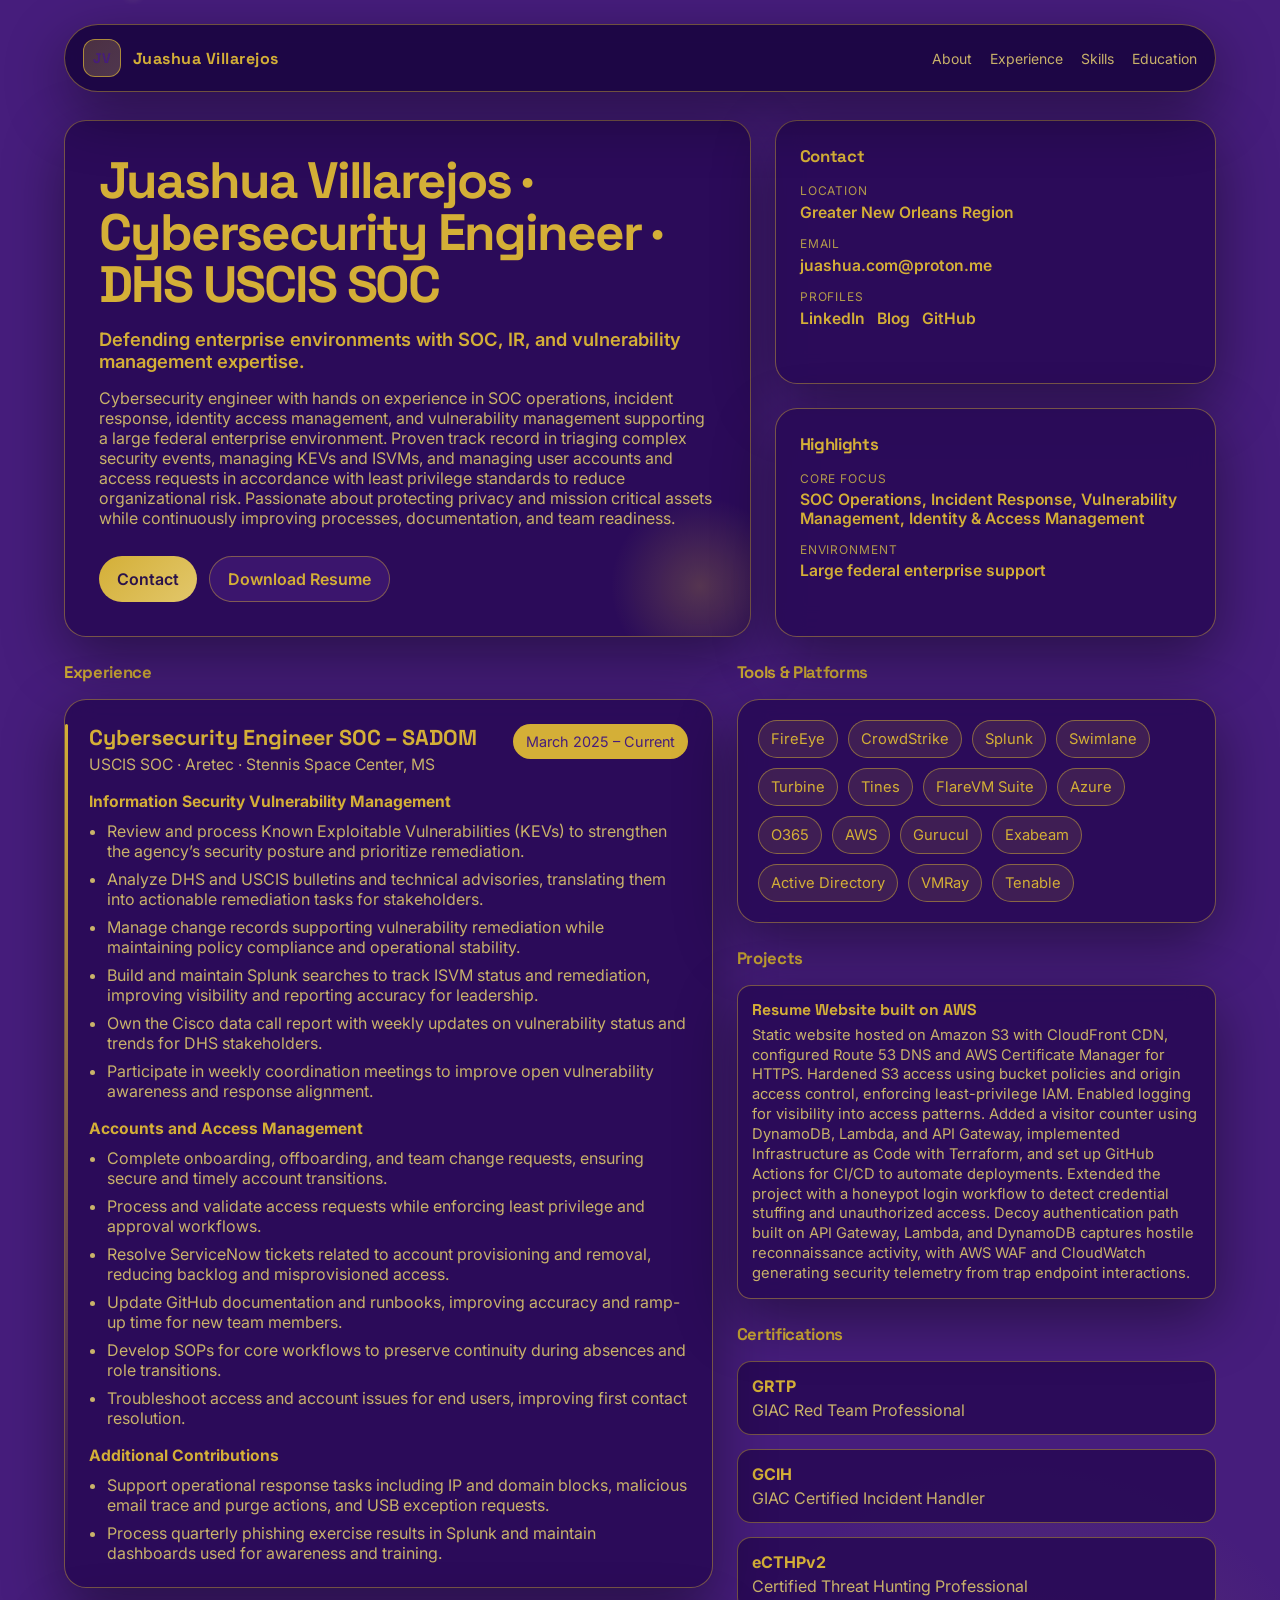
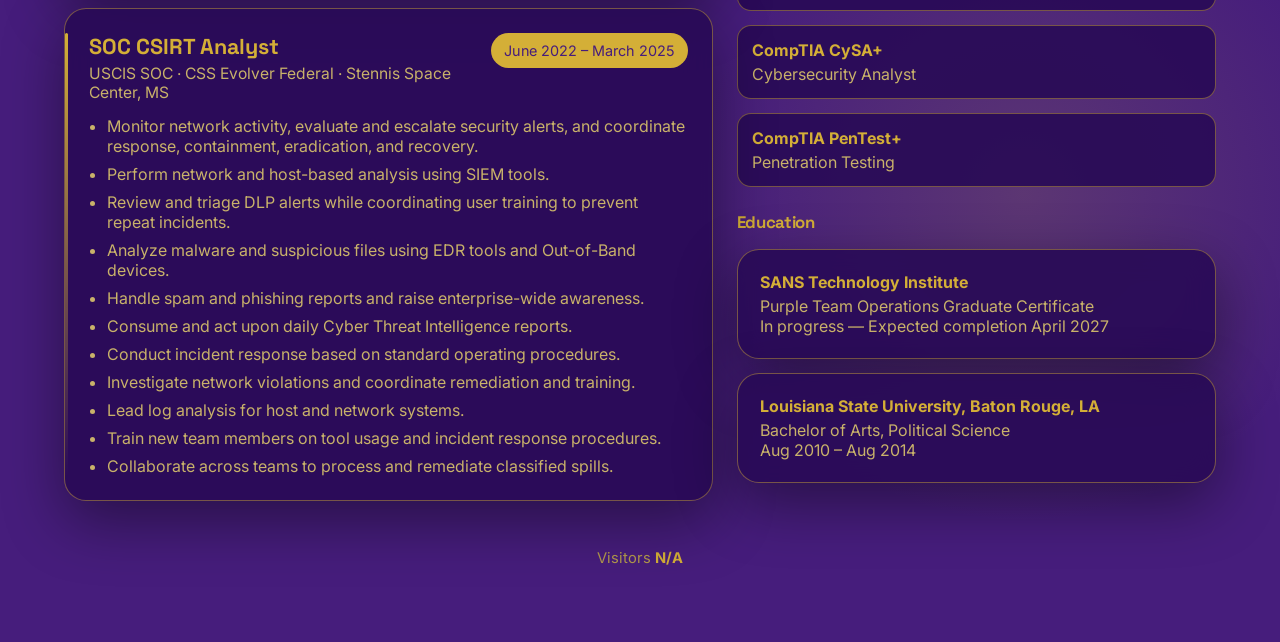
==== commit f41af385: "Update to terraform and html" ====
--- a/frontend/index.html
+++ b/frontend/index.html
@@ -174,7 +174,7 @@
           <div class="project-list">
             <div class="card project-item">
               <h3>Resume Website built on AWS</h3>
-              <p>Static website hosted on Amazon S3 with CloudFront CDN, configured Route 53 DNS and AWS Certificate Manager for HTTPS. Hardened S3 access using bucket policies and origin access control, enforcing least-privilege IAM. Enabled logging for visibility into access patterns. Added a visitor counter using DynamoDB, Lambda, and API Gateway, implemented Infrastructure as Code with Terraform, and set up GitHub Actions for CI/CD to automate deployments.</p>
+              <p>Static website hosted on Amazon S3 with CloudFront CDN, configured Route 53 DNS and AWS Certificate Manager for HTTPS. Hardened S3 access using bucket policies and origin access control, enforcing least-privilege IAM. Enabled logging for visibility into access patterns. Added a visitor counter using DynamoDB, Lambda, and API Gateway, implemented Infrastructure as Code with Terraform, and set up GitHub Actions for CI/CD to automate deployments. Extended the project with a honeypot login workflow to detect credential stuffing and unauthorized access. Decoy authentication path built on API Gateway, Lambda, and DynamoDB captures hostile reconnaissance activity, with AWS WAF and CloudWatch generating security telemetry from trap endpoint interactions.</p>
             </div>
           </div>
         </section>
